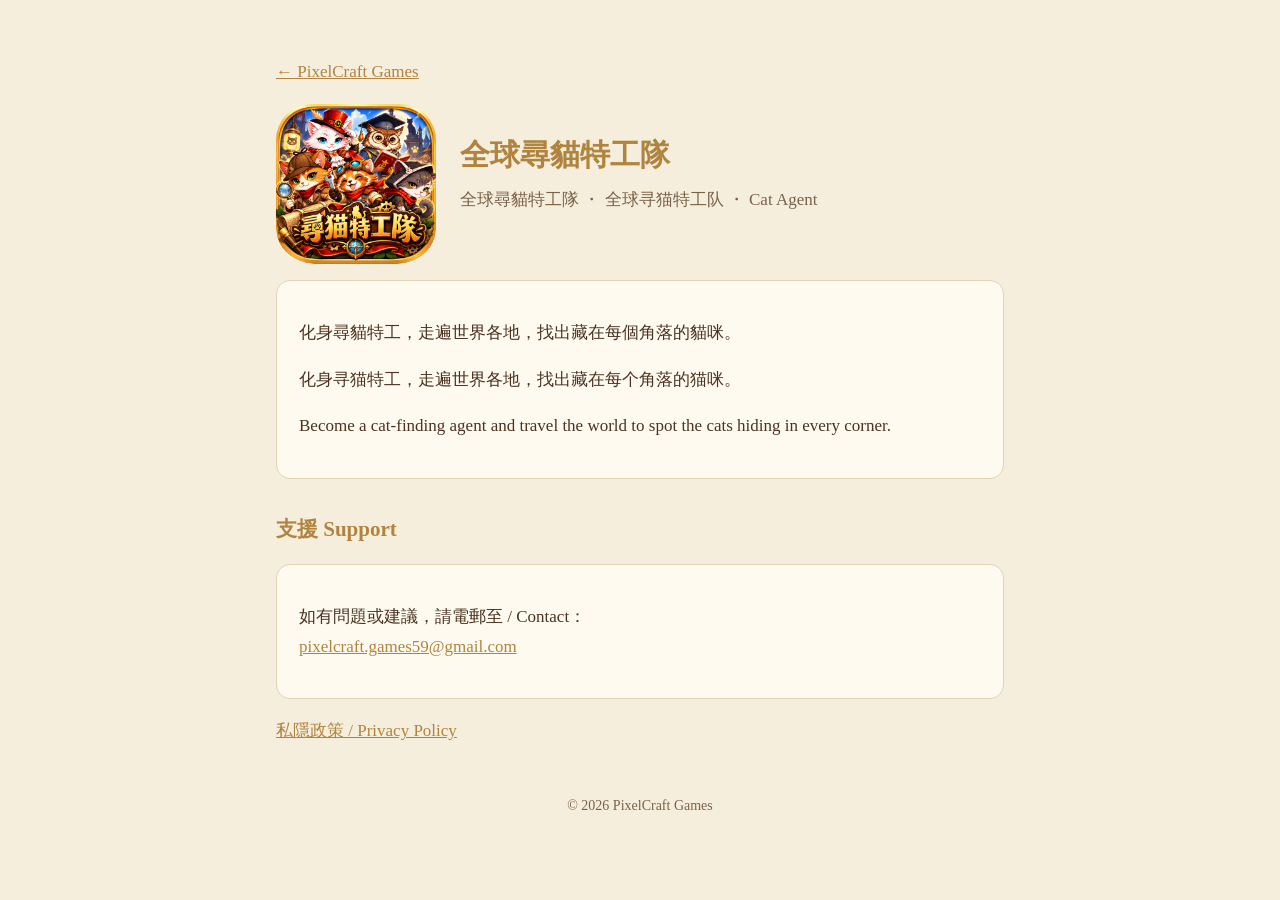
==== index.html @ b95ffe71 "Add files via upload" ====
<!doctype html><html lang="zh-Hant"><head><meta charset="utf-8"><meta name="viewport" content="width=device-width,initial-scale=1"><title>全球尋貓特工隊</title><link rel="stylesheet" href="../style.css"></head><body><main><p><a href="../">← PixelCraft Games</a></p><div class="hero"><img src="cover.png" alt=""><div><h1>全球尋貓特工隊</h1><p class="sub">全球尋貓特工隊 ・ 全球寻猫特工队 ・ Cat Agent</p></div></div>
<div class="card"><p>化身尋貓特工，走遍世界各地，找出藏在每個角落的貓咪。</p><p>化身寻猫特工，走遍世界各地，找出藏在每个角落的猫咪。</p><p>Become a cat-finding agent and travel the world to spot the cats hiding in every corner.</p></div><h2>支援 Support</h2><div class="card"><p>如有問題或建議，請電郵至 / Contact：<br><a href="mailto:pixelcraft.games59@gmail.com">pixelcraft.games59@gmail.com</a></p></div>
<p><a href="privacy.html">私隱政策 / Privacy Policy</a></p><footer>© 2026 PixelCraft Games</footer></main></body></html>
---- style.css ----
:root{--bg:#f6eedd;--card:#fffaf0;--ink:#4a3320;--soft:#7a6248;--gold:#b0843e;--line:#e2d3b5}
@media (prefers-color-scheme:dark){:root{--bg:#1f1814;--card:#2a211b;--ink:#f1e6d2;--soft:#c9b79c;--gold:#e0b56a;--line:#4a3b2e}}
*{box-sizing:border-box}body{margin:0;background:var(--bg);color:var(--ink);font:17px/1.75 "Noto Serif TC","Hiragino Mincho ProN",Georgia,serif}
main{max-width:760px;margin:0 auto;padding:40px 16px 64px}
h1{font-size:30px;margin:0 0 4px;color:var(--gold)}h2{font-size:21px;margin:32px 0 6px;color:var(--gold)}
.sub{color:var(--soft);margin:0 0 24px}.card{background:var(--card);border:1px solid var(--line);border-radius:14px;padding:20px 22px;margin:16px 0}
nav{display:flex;gap:10px;flex-wrap:wrap;margin:0 0 18px}nav a{color:var(--ink);border:1px solid var(--line);border-radius:999px;padding:4px 14px;text-decoration:none;background:var(--card)}
a{color:var(--gold)}.hero{display:flex;gap:24px;align-items:center;flex-wrap:wrap}.hero img{width:160px;height:160px;object-fit:cover;border-radius:36px}
footer{margin-top:48px;color:var(--soft);font-size:14px;text-align:center}ul{padding-left:22px}
.games{display:grid;gap:14px}.game{display:flex;gap:16px;align-items:center;background:var(--card);border:1px solid var(--line);border-radius:14px;padding:14px;text-decoration:none;color:var(--ink)}
.game img{width:88px;height:88px;object-fit:cover;border-radius:20px;flex:none}.game small{color:var(--soft)}
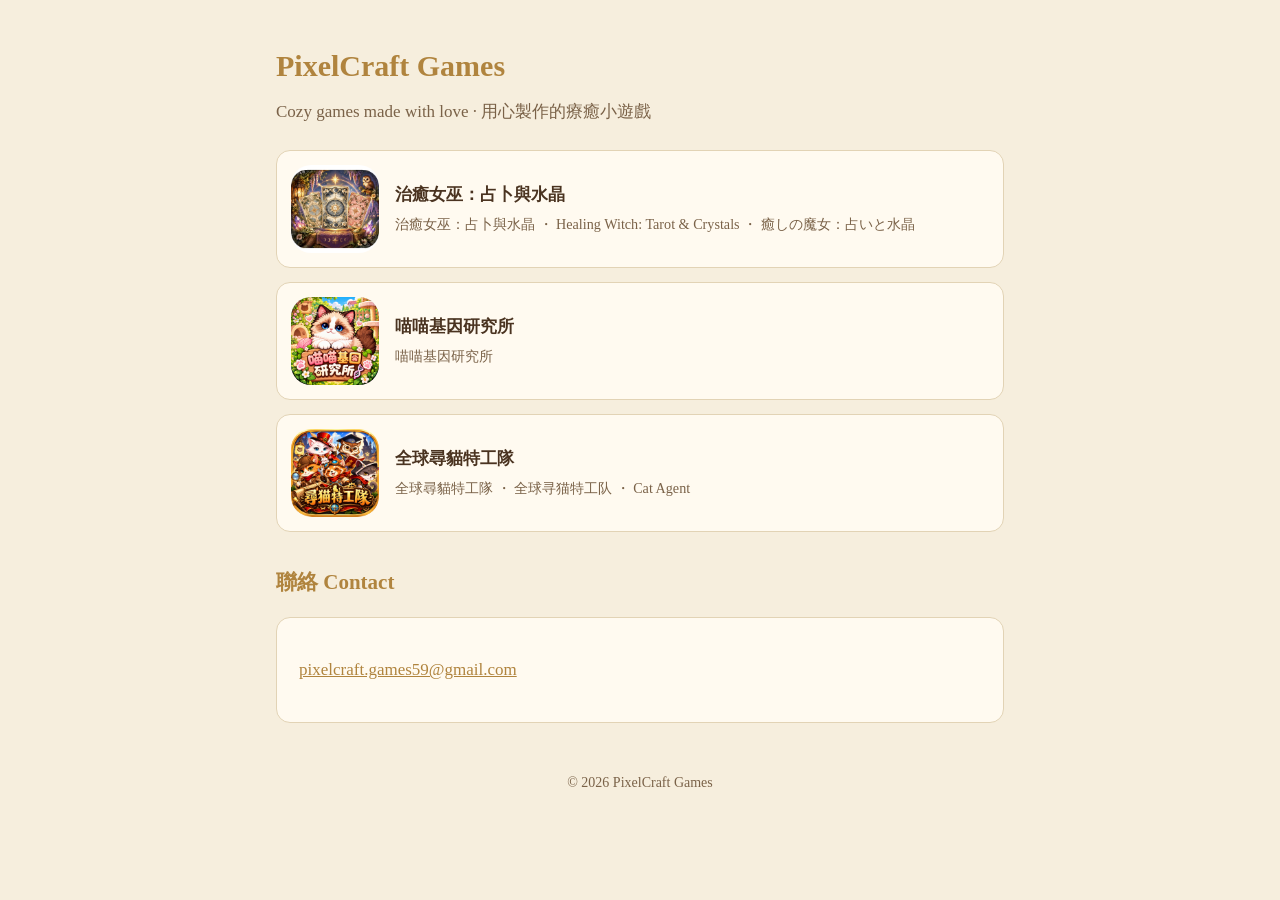
==== commit 45f5b3dc: "Add files via upload" ====
--- a/index.html
+++ b/index.html
@@ -1,3 +1,2 @@
-<!doctype html><html lang="zh-Hant"><head><meta charset="utf-8"><meta name="viewport" content="width=device-width,initial-scale=1"><title>全球尋貓特工隊</title><link rel="stylesheet" href="../style.css"></head><body><main><p><a href="../">← PixelCraft Games</a></p><div class="hero"><img src="cover.png" alt=""><div><h1>全球尋貓特工隊</h1><p class="sub">全球尋貓特工隊 ・ 全球寻猫特工队 ・ Cat Agent</p></div></div>
-<div class="card"><p>化身尋貓特工，走遍世界各地，找出藏在每個角落的貓咪。</p><p>化身寻猫特工，走遍世界各地，找出藏在每个角落的猫咪。</p><p>Become a cat-finding agent and travel the world to spot the cats hiding in every corner.</p></div><h2>支援 Support</h2><div class="card"><p>如有問題或建議，請電郵至 / Contact：<br><a href="mailto:pixelcraft.games59@gmail.com">pixelcraft.games59@gmail.com</a></p></div>
-<p><a href="privacy.html">私隱政策 / Privacy Policy</a></p><footer>© 2026 PixelCraft Games</footer></main></body></html>+<!doctype html><html lang="zh-Hant"><head><meta charset="utf-8"><meta name="viewport" content="width=device-width,initial-scale=1"><title>PixelCraft Games</title><link rel="stylesheet" href="style.css"></head><body><main><h1>PixelCraft Games</h1><p class="sub">Cozy games made with love · 用心製作的療癒小遊戲</p><div class="games"><a class="game" href="healing-witch.html"><img src="healing-witch.png" alt=""><span><b>治癒女巫：占卜與水晶</b><br><small>治癒女巫：占卜與水晶 ・ Healing Witch: Tarot & Crystals ・ 癒しの魔女：占いと水晶</small></span></a><a class="game" href="meow-lab.html"><img src="meow-lab.png" alt=""><span><b>喵喵基因研究所</b><br><small>喵喵基因研究所</small></span></a><a class="game" href="cat-agent.html"><img src="cat-agent.png" alt=""><span><b>全球尋貓特工隊</b><br><small>全球尋貓特工隊 ・ 全球寻猫特工队 ・ Cat Agent</small></span></a></div>
+<h2>聯絡 Contact</h2><div class="card"><p><a href="mailto:pixelcraft.games59@gmail.com">pixelcraft.games59@gmail.com</a></p></div><footer>© 2026 PixelCraft Games</footer></main></body></html>
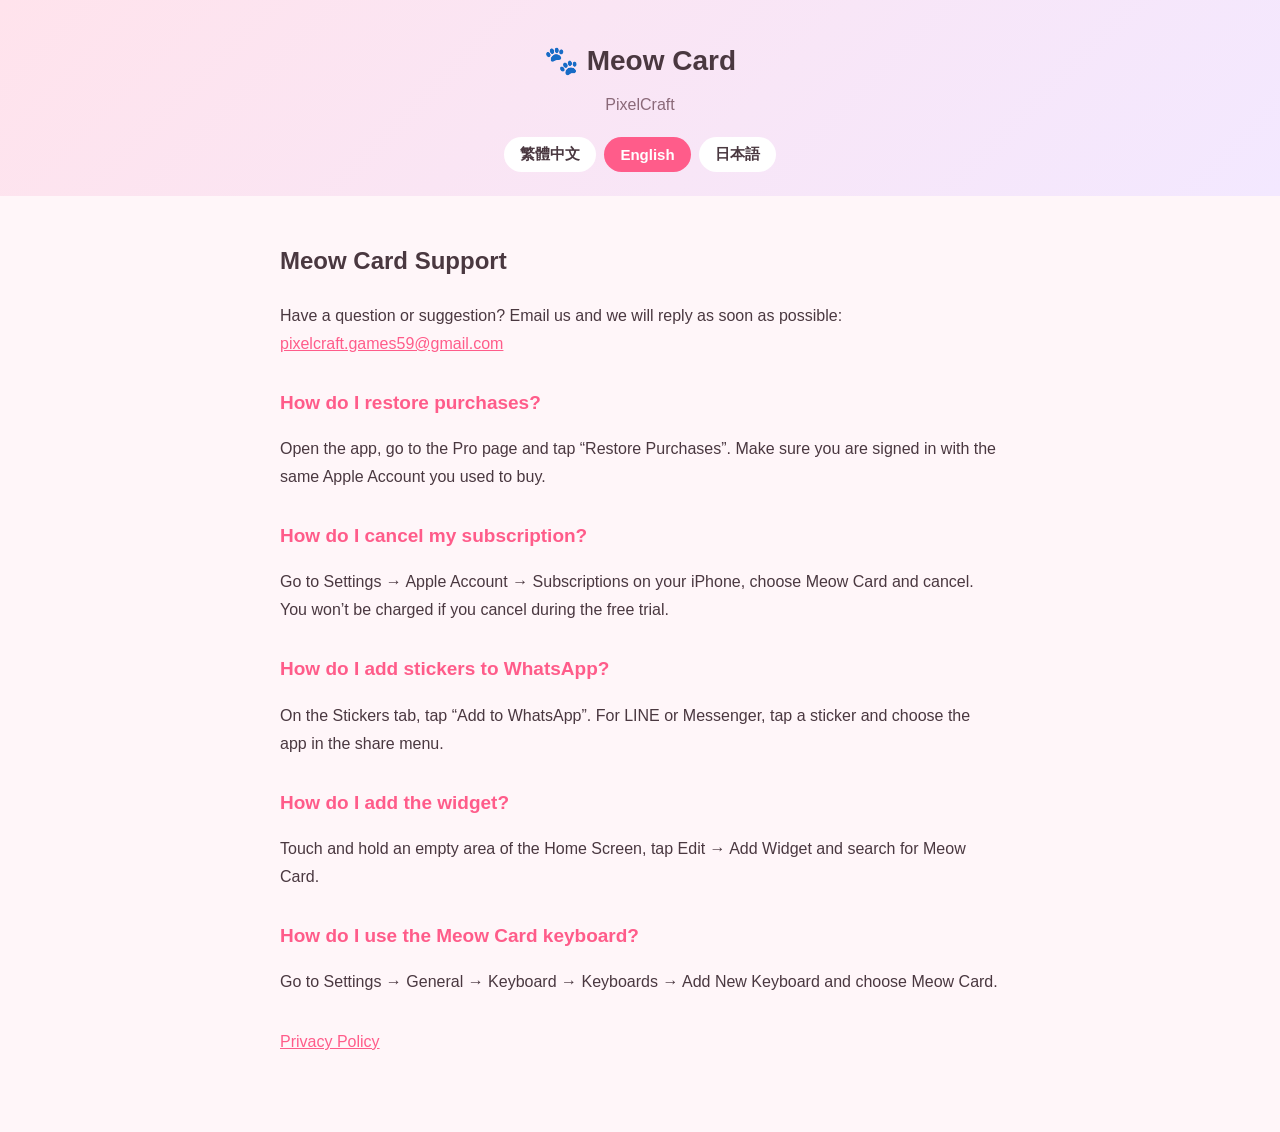
==== commit c0ec765b: "Add files via upload" ====
--- a/index.html
+++ b/index.html
@@ -1,2 +1,97 @@
-<!doctype html><html lang="zh-Hant"><head><meta charset="utf-8"><meta name="viewport" content="width=device-width,initial-scale=1"><title>PixelCraft Games</title><link rel="stylesheet" href="style.css"></head><body><main><h1>PixelCraft Games</h1><p class="sub">Cozy games made with love · 用心製作的療癒小遊戲</p><div class="games"><a class="game" href="healing-witch.html"><img src="healing-witch.png" alt=""><span><b>治癒女巫：占卜與水晶</b><br><small>治癒女巫：占卜與水晶 ・ Healing Witch: Tarot & Crystals ・ 癒しの魔女：占いと水晶</small></span></a><a class="game" href="meow-lab.html"><img src="meow-lab.png" alt=""><span><b>喵喵基因研究所</b><br><small>喵喵基因研究所</small></span></a><a class="game" href="cat-agent.html"><img src="cat-agent.png" alt=""><span><b>全球尋貓特工隊</b><br><small>全球尋貓特工隊 ・ 全球寻猫特工队 ・ Cat Agent</small></span></a></div>
-<h2>聯絡 Contact</h2><div class="card"><p><a href="mailto:pixelcraft.games59@gmail.com">pixelcraft.games59@gmail.com</a></p></div><footer>© 2026 PixelCraft Games</footer></main></body></html>+<!DOCTYPE html>
+<html lang="zh-Hant">
+<head>
+<meta charset="utf-8">
+<meta name="viewport" content="width=device-width, initial-scale=1">
+<title>Meow Card – Support 支援 サポート</title>
+<style>
+  :root { --pink:#ff5c8a; --ink:#4a3840; --sub:#8a6978; --bg:#fff6f9; }
+  * { box-sizing:border-box; }
+  body { margin:0; font-family:-apple-system,BlinkMacSystemFont,"PingFang TC","Hiragino Sans","Noto Sans CJK TC",sans-serif;
+         color:var(--ink); background:var(--bg); line-height:1.75; }
+  header { background:linear-gradient(135deg,#ffe3ec,#f3e8ff); padding:36px 20px 24px; text-align:center; }
+  header h1 { margin:0; font-size:28px; }
+  header p { margin:6px 0 0; color:var(--sub); }
+  nav { display:flex; justify-content:center; gap:8px; margin-top:18px; }
+  nav button { border:0; padding:8px 16px; border-radius:999px; background:#fff; color:var(--ink);
+               font-size:15px; font-weight:600; cursor:pointer; }
+  nav button.on { background:var(--pink); color:#fff; }
+  main { max-width:760px; margin:0 auto; padding:24px 20px 60px; }
+  section { display:none; }
+  section.on { display:block; }
+  h2 { font-size:19px; margin:28px 0 6px; color:var(--pink); }
+  .date { color:var(--sub); font-size:14px; }
+  a { color:var(--pink); }
+  ul { padding-left:22px; }
+</style>
+</head>
+<body>
+<header>
+  <h1>🐾 Meow Card</h1>
+  <p>PixelCraft</p>
+  <nav>
+    <button data-l="zh">繁體中文</button>
+    <button data-l="en">English</button>
+    <button data-l="ja">日本語</button>
+  </nav>
+</header>
+<main>
+<section id="zh">
+<h1>Meow Card 支援</h1>
+<p>如有任何問題或建議，歡迎電郵聯絡我們，我們會盡快回覆： <a href="mailto:pixelcraft.games59@gmail.com">pixelcraft.games59@gmail.com</a></p>
+<h2>如何恢復購買？</h2>
+<p>打開 app，進入付費頁，點選「恢復購買」。請確認使用購買時的同一個 Apple 帳號。</p>
+<h2>如何取消訂閱？</h2>
+<p>前往 iPhone「設定 → Apple 帳號 → 訂閱項目」，選擇 Meow Card 後取消。免費試用期間取消不會收費。</p>
+<h2>如何把貼紙加到 WhatsApp？</h2>
+<p>在「貼紙」頁點選「加到 WhatsApp」。如使用 LINE 或 Messenger，可點選單張貼紙，再在分享選單選擇該 app。</p>
+<h2>如何把小工具加到主畫面？</h2>
+<p>在主畫面長按空白位置，點「編輯 → 加入小工具」，搜尋 Meow Card 即可。</p>
+<h2>如何使用 Meow Card 鍵盤？</h2>
+<p>前往「設定 → 一般 → 鍵盤 → 鍵盤 → 新增鍵盤」，選擇 Meow Card。</p>
+<p style="margin-top:32px"><a href="privacy.html?lang=zh">私隱政策</a></p>
+</section>
+<section id="en">
+<h1>Meow Card Support</h1>
+<p>Have a question or suggestion? Email us and we will reply as soon as possible: <a href="mailto:pixelcraft.games59@gmail.com">pixelcraft.games59@gmail.com</a></p>
+<h2>How do I restore purchases?</h2>
+<p>Open the app, go to the Pro page and tap “Restore Purchases”. Make sure you are signed in with the same Apple Account you used to buy.</p>
+<h2>How do I cancel my subscription?</h2>
+<p>Go to Settings → Apple Account → Subscriptions on your iPhone, choose Meow Card and cancel. You won’t be charged if you cancel during the free trial.</p>
+<h2>How do I add stickers to WhatsApp?</h2>
+<p>On the Stickers tab, tap “Add to WhatsApp”. For LINE or Messenger, tap a sticker and choose the app in the share menu.</p>
+<h2>How do I add the widget?</h2>
+<p>Touch and hold an empty area of the Home Screen, tap Edit → Add Widget and search for Meow Card.</p>
+<h2>How do I use the Meow Card keyboard?</h2>
+<p>Go to Settings → General → Keyboard → Keyboards → Add New Keyboard and choose Meow Card.</p>
+<p style="margin-top:32px"><a href="privacy.html?lang=en">Privacy Policy</a></p>
+</section>
+<section id="ja">
+<h1>Meow Card サポート</h1>
+<p>ご質問・ご要望はメールでお気軽にお問い合わせください： <a href="mailto:pixelcraft.games59@gmail.com">pixelcraft.games59@gmail.com</a></p>
+<h2>購入を復元するには？</h2>
+<p>アプリの Pro 画面で「購入を復元」をタップしてください。購入時と同じ Apple アカウントでサインインしているかご確認ください。</p>
+<h2>サブスクリプションを解約するには？</h2>
+<p>iPhone の「設定 → Apple アカウント → サブスクリプション」から Meow Card を選んで解約してください。無料トライアル中に解約すれば料金はかかりません。</p>
+<h2>WhatsApp にステッカーを追加するには？</h2>
+<p>「ステッカー」タブで「WhatsApp に追加」をタップします。LINE や Messenger では、ステッカーをタップして共有メニューからアプリを選んでください。</p>
+<h2>ウィジェットを追加するには？</h2>
+<p>ホーム画面の何もない場所を長押しし、「編集 → ウィジェットを追加」から Meow Card を検索してください。</p>
+<h2>Meow Card キーボードを使うには？</h2>
+<p>「設定 → 一般 → キーボード → キーボード → 新しいキーボードを追加」から Meow Card を選んでください。</p>
+<p style="margin-top:32px"><a href="privacy.html?lang=ja">プライバシーポリシー</a></p>
+</section>
+</main>
+<script>
+  function show(l) {
+    document.querySelectorAll('section').forEach(s => s.classList.toggle('on', s.id === l));
+    document.querySelectorAll('nav button').forEach(b => b.classList.toggle('on', b.dataset.l === l));
+    document.documentElement.lang = { zh: 'zh-Hant', en: 'en', ja: 'ja' }[l];
+  }
+  document.querySelectorAll('nav button').forEach(b => b.onclick = () => show(b.dataset.l));
+  const q = new URLSearchParams(location.search).get('lang');
+  const n = (navigator.language || 'en').toLowerCase();
+  show(q || (n.startsWith('zh') ? 'zh' : n.startsWith('ja') ? 'ja' : 'en'));
+</script>
+</body>
+</html>
